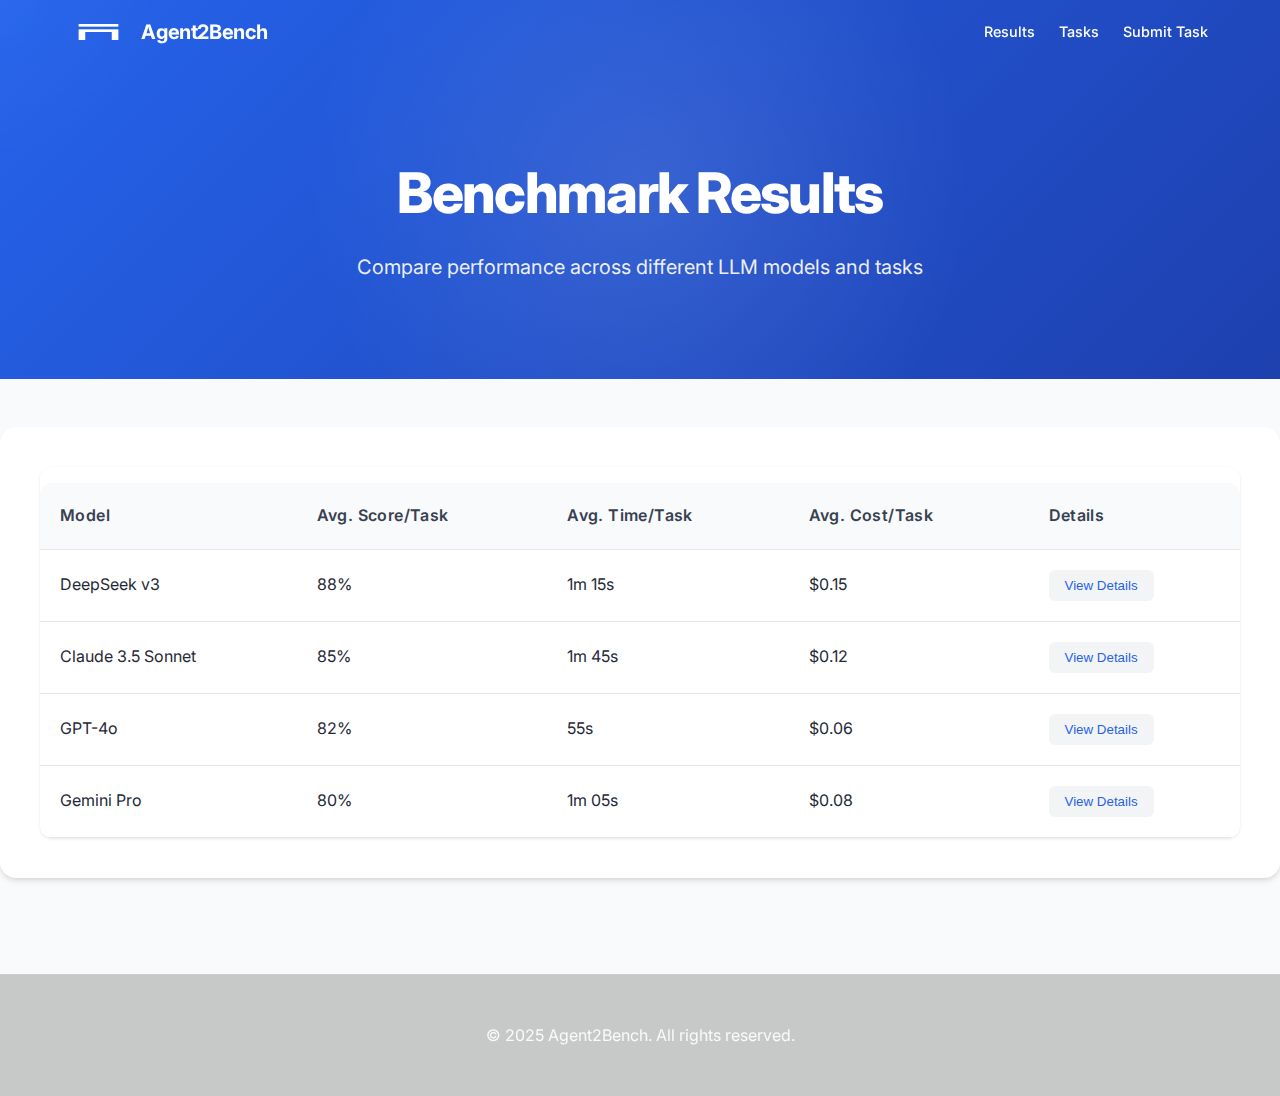
==== pages/results.html @ 3fdc4010 "First Commit" ====
<!DOCTYPE html>
<html lang="en">
<head>
    <meta charset="UTF-8">
    <meta name="viewport" content="width=device-width, initial-scale=1.0">
    <title>Results - Agent2Bench</title>
    <link rel="icon" type="image/x-icon" href="../favicon.ico">
    <link rel="stylesheet" href="../css/styles.css">
    <link href="https://fonts.googleapis.com/css2?family=Inter:wght@400;500;600;700&display=swap" rel="stylesheet">
</head>
<body>
    <!-- Include navigation template -->
    <div id="nav-placeholder"></div>

    <main>
        <section class="tasks-header">
            <h1>Benchmark Results</h1>
            <p>Compare performance across different LLM models and tasks</p>
        </section>

        <section class="results-section">
            <div class="results-table-container">
                <table>
                    <thead>
                        <tr>
                            <th>Model</th>
                            <th>Avg. Score/Task</th>
                            <th>Avg. Time/Task</th>
                            <th>Avg. Cost/Task</th>
                            <th>Details</th>
                        </tr>
                    </thead>
                    <tbody id="results-body">
                        <!-- Results will be populated by JavaScript -->
                    </tbody>
                </table>
            </div>
        </section>
    </main>

    <footer>
        <div class="footer-content">
            <p>&copy; 2025 Agent2Bench. All rights reserved.</p>
        </div>
    </footer>

    <script src="../js/results.js"></script>
    <script src="../js/cursor-effect.js"></script>
    <script>
        // Load navigation template
        fetch('../templates/nav.html')
            .then(response => response.text())
            .then(data => {
                document.getElementById('nav-placeholder').innerHTML = data;
            });
    </script>
</body>
</html>
---- css/styles.css ----
/* Reset and base styles */
* {
    margin: 0;
    padding: 0;
    box-sizing: border-box;
}

:root {
    --primary: #2563eb;
    --primary-dark: #1e40af;
    --gray-50: #f9fafb;
    --gray-100: #f3f4f6;
    --gray-200: #e5e7eb;
    --gray-300: #d1d5db;
    --gray-600: #4b5563;
    --gray-700: #374151;
    --gray-800: #1f2937;
}

body {
    font-family: 'Inter', sans-serif;
    line-height: 1.6;
    color: var(--gray-800);
    background-color: var(--gray-50);
}

/* Navigation */
.navbar {
    background: transparent;
    width: 100%;
    position: absolute;
    top: 0;
    z-index: 1000;
}

.nav-content {
    max-width: 1200px;
    margin: 0 auto;
    padding: 1rem 2rem;
    display: flex;
    justify-content: space-between;
    align-items: center;
}

/* Logo styles */
.logo {
    display: flex;
    align-items: center;
    gap: 0.5rem;
    text-decoration: none;
}

.logo-img {
    height: 2.5rem;
    width: auto;
    margin-top: -0.5rem;
    transition: transform 0.3s ease;
    filter: brightness(0) invert(1);
}

.logo:hover .logo-img {
    transform: scale(1.05);
}

.logo-text {
    font-size: 1.25rem;
    font-weight: 700;
    color: white;
    letter-spacing: -0.02em;
    text-decoration: none !important;
}

.logo a {
    text-decoration: none;
    display: flex;
    align-items: center;
    gap: 1rem;
}

.nav-links {
    display: flex;
    list-style: none;
    gap: 1.5rem;
    align-items: center;
    margin: 0;
    padding: 0;
}

.nav-links a {
    text-decoration: none;
    color: white;
    font-weight: 500;
    transition: all 0.3s ease;
    position: relative;
    padding: 0.5rem 0;
    font-size: 0.9rem;
    white-space: nowrap;
}

.nav-links a::after {
    content: '';
    position: absolute;
    width: 0;
    height: 2px;
    bottom: 0;
    left: 0;
    background: white;
    transition: width 0.3s ease;
}

.nav-links a:hover::after {
    width: 100%;
}

/* Main content */
main {
    margin-top: 0;
    padding: 0;
}

/* Animated background for hero sections */
@keyframes gradientAnimation {
    0% {
        background-position: 0% 50%;
    }
    50% {
        background-position: 100% 50%;
    }
    100% {
        background-position: 0% 50%;
    }
}

.hero, .tasks-header, .submit-header, .landing-page {
    text-align: center;
    padding: 10rem 2rem 6rem;
    background: linear-gradient(
        -45deg,
        var(--primary) 0%,
        var(--primary-dark) 25%,
        #1e3a8a 50%,
        var(--primary-dark) 75%,
        var(--primary) 100%
    );
    background-size: 400% 400%;
    animation: gradientAnimation 15s ease infinite;
    color: white;
    margin: 0 0 3rem 0;
    position: relative;
    overflow: hidden;
}

.hero::before, .tasks-header::before, .submit-header::before {
    content: '';
    position: absolute;
    top: 0;
    left: 0;
    right: 0;
    bottom: 0;
    background: radial-gradient(circle at 50% 50%, rgba(255,255,255,0.1) 0%, transparent 50%);
}

.hero h1, .tasks-header h1, .submit-header h1 {
    font-size: 3.5rem;
    margin-bottom: 1.5rem;
    font-weight: 800;
    letter-spacing: -0.03em;
    line-height: 1.2;
}

.hero p, .tasks-header p, .submit-header p {
    font-size: 1.25rem;
    opacity: 0.9;
    max-width: 600px;
    margin: 0 auto;
    line-height: 1.6;
}

/* Results section */
.results-section {
    background: white;
    border-radius: 16px;
    padding: 2.5rem;
    box-shadow: 0 4px 6px -1px rgba(0, 0, 0, 0.1), 0 2px 4px -1px rgba(0, 0, 0, 0.06);
    margin-bottom: 2rem;
}

.results-section h2 {
    font-size: 2rem;
    margin-bottom: 2rem;
    color: var(--gray-800);
    font-weight: 700;
    letter-spacing: -0.02em;
}

.filters {
    display: flex;
    gap: 1.5rem;
    margin-bottom: 2.5rem;
    background: var(--gray-50);
    padding: 1.5rem;
    border-radius: 12px;
}

.filter-group {
    display: flex;
    align-items: center;
    gap: 0.75rem;
}

.filter-group label {
    color: var(--gray-700);
    font-weight: 500;
}

select {
    padding: 0.75rem 1rem;
    border: 1px solid var(--gray-200);
    border-radius: 8px;
    background-color: white;
    font-size: 0.875rem;
    transition: all 0.3s ease;
    cursor: pointer;
}

select:hover {
    border-color: var(--primary);
}

select:focus {
    outline: none;
    border-color: var(--primary);
    box-shadow: 0 0 0 3px rgba(37, 99, 235, 0.1);
}

/* Results table */
.results-table-container {
    overflow-x: auto;
    border-radius: 12px;
    box-shadow: 0 1px 3px rgba(0, 0, 0, 0.1);
}

table {
    width: 100%;
    border-collapse: separate;
    border-spacing: 0;
    margin-top: 1rem;
}

th, td {
    padding: 1.25rem;
    text-align: left;
    border-bottom: 1px solid var(--gray-200);
}

th {
    background-color: var(--gray-50);
    font-weight: 600;
    color: var(--gray-700);
    letter-spacing: 0.025em;
}

th:first-child {
    border-top-left-radius: 12px;
}

th:last-child {
    border-top-right-radius: 12px;
}

tbody tr {
    transition: all 0.2s ease;
}

tbody tr:hover {
    background-color: var(--gray-50);
    transform: translateY(-1px);
}

.details-btn {
    padding: 0.5rem 1rem;
    background: var(--gray-100);
    border: none;
    border-radius: 6px;
    color: var(--primary);
    font-weight: 500;
    cursor: pointer;
    transition: all 0.3s ease;
}

.details-btn:hover {
    background: var(--primary);
    color: white;
}

/* Submit section */
.submit-section {
    background: white;
    border-radius: 16px;
    padding: 3rem;
    box-shadow: 0 4px 6px -1px rgba(0, 0, 0, 0.1), 0 2px 4px -1px rgba(0, 0, 0, 0.06);
    max-width: 800px;
    margin: 0 auto;
}

.task-form {
    display: grid;
    gap: 2rem;
}

.form-group {
    margin-bottom: 0;
}

.form-group label {
    display: block;
    margin-bottom: 0.75rem;
    font-weight: 600;
    color: var(--gray-700);
    font-size: 0.95rem;
}

.form-group input,
.form-group textarea,
.form-group select {
    width: 100%;
    padding: 1rem;
    border: 2px solid var(--gray-200);
    border-radius: 10px;
    font-size: 1rem;
    transition: all 0.3s ease;
    background-color: var(--gray-50);
}

.form-group input:hover,
.form-group textarea:hover,
.form-group select:hover {
    border-color: var(--primary);
    background-color: white;
}

.form-group input:focus,
.form-group textarea:focus,
.form-group select:focus {
    outline: none;
    border-color: var(--primary);
    background-color: white;
    box-shadow: 0 0 0 4px rgba(37, 99, 235, 0.1);
}

.form-group textarea {
    min-height: 150px;
    resize: vertical;
    line-height: 1.6;
}

/* Submit button enhancement */
.submit-btn {
    background: linear-gradient(135deg, var(--primary) 0%, var(--primary-dark) 100%);
    color: white;
    padding: 1.25rem 2rem;
    border: none;
    border-radius: 12px;
    font-size: 1.1rem;
    font-weight: 600;
    cursor: pointer;
    transition: all 0.3s ease;
    width: 100%;
    position: relative;
    overflow: hidden;
}

.submit-btn::before {
    content: '';
    position: absolute;
    top: 0;
    left: -100%;
    width: 100%;
    height: 100%;
    background: linear-gradient(
        90deg,
        transparent,
        rgba(255, 255, 255, 0.2),
        transparent
    );
    transition: 0.5s;
}

.submit-btn:hover::before {
    left: 100%;
}

.submit-btn:hover {
    transform: translateY(-2px);
    box-shadow: 0 6px 15px rgba(37, 99, 235, 0.3);
}

/* Footer */
footer {
    background: rgba(0, 0, 0, 0.2);
    backdrop-filter: blur(10px);
    border-top: 1px solid rgba(255, 255, 255, 0.1);
    color: white;
    padding: 3rem 2rem;
    margin-top: 6rem;
}

.footer-content {
    max-width: 1200px;
    margin: 0 auto;
    text-align: center;
    opacity: 0.9;
}

/* Tasks grid */
.tasks-grid {
    display: grid;
    grid-template-columns: repeat(auto-fill, minmax(320px, 1fr));
    gap: 2rem;
    padding: 1rem;
}

.task-card {
    background: white;
    border-radius: 16px;
    padding: 2rem;
    box-shadow: 0 4px 6px -1px rgba(0, 0, 0, 0.1), 0 2px 4px -1px rgba(0, 0, 0, 0.06);
    transition: all 0.3s ease;
}

.task-card:hover {
    transform: translateY(-4px);
    box-shadow: 0 10px 15px -3px rgba(0, 0, 0, 0.1), 0 4px 6px -2px rgba(0, 0, 0, 0.05);
}

.task-card h3 {
    margin-bottom: 1rem;
    color: var(--gray-800);
    font-size: 1.25rem;
    font-weight: 600;
    letter-spacing: -0.02em;
}

.task-meta {
    display: flex;
    gap: 1rem;
    margin-bottom: 1.5rem;
    font-size: 0.875rem;
}

.task-tag {
    padding: 0.375rem 1rem;
    border-radius: 9999px;
    font-weight: 500;
    transition: all 0.3s ease;
}

.task-tag.difficulty {
    background-color: var(--gray-100);
    color: var(--gray-700);
}

.task-tag.type {
    background-color: rgba(37, 99, 235, 0.1);
    color: var(--primary);
}

.task-description {
    color: var(--gray-600);
    margin-bottom: 1.5rem;
    display: -webkit-box;
    -webkit-line-clamp: 3;
    -webkit-box-orient: vertical;
    overflow: hidden;
    line-height: 1.6;
}

.task-card .view-details {
    color: var(--primary);
    text-decoration: none;
    font-weight: 500;
    display: inline-flex;
    align-items: center;
    gap: 0.5rem;
    transition: all 0.3s ease;
}

.task-card .view-details:hover {
    gap: 0.75rem;
}

/* Search group */
.search-group {
    flex: 1;
}

.search-group input {
    width: 100%;
    padding: 0.75rem 1rem;
    border: 1px solid var(--gray-200);
    border-radius: 8px;
    font-size: 0.875rem;
    transition: all 0.3s ease;
}

.search-group input:focus {
    outline: none;
    border-color: var(--primary);
    box-shadow: 0 0 0 3px rgba(37, 99, 235, 0.1);
}

/* Pagination */
.tasks-pagination {
    display: flex;
    justify-content: center;
    align-items: center;
    gap: 1rem;
    margin-top: 3rem;
    padding: 1rem;
}

.pagination-btn {
    padding: 0.75rem 1.5rem;
    border: 1px solid var(--gray-200);
    border-radius: 8px;
    background: white;
    cursor: pointer;
    transition: all 0.3s ease;
    font-weight: 500;
}

.pagination-btn:hover:not(:disabled) {
    background: var(--primary);
    color: white;
    border-color: var(--primary);
}

.pagination-btn:disabled {
    opacity: 0.5;
    cursor: not-allowed;
}

#page-info {
    color: var(--gray-600);
    font-weight: 500;
}

/* Form validation styles */
.invalid {
    border-color: #dc2626 !important;
}

.error-message {
    color: #dc2626;
    font-size: 0.875rem;
    margin-top: 0.5rem;
}

/* Responsive design */
@media (max-width: 768px) {
    .nav-content {
        padding: 1rem;
    }
    
    .logo-img {
        height: 2rem;
    }
    
    .logo-text {
        font-size: 1.1rem;
    }
    
    .nav-links {
        gap: 1rem;
    }
    
    .nav-links a {
        font-size: 0.85rem;
        padding: 0.25rem 0;
    }

    .filters {
        flex-direction: column;
        padding: 1rem;
    }

    .hero h1, .tasks-header h1, .submit-header h1 {
        font-size: 2.25rem;
        padding: 0 1rem;
    }

    .hero p, .tasks-header p, .submit-header p {
        font-size: 1.125rem;
        padding: 0 1rem;
    }

    .results-section, .submit-section {
        padding: 1.5rem;
        margin: 1rem;
        border-radius: 12px;
    }

    .task-card {
        padding: 1.5rem;
    }

    .results-table-container {
        margin: 0 -1rem;
        width: calc(100% + 2rem);
        overflow-x: auto;
        -webkit-overflow-scrolling: touch;
    }

    .results-table-container table {
        min-width: 800px;
    }

    .form-group input,
    .form-group textarea,
    .form-group select {
        font-size: 16px; /* Prevents zoom on mobile */
        padding: 0.875rem;
    }

    .submit-btn {
        padding: 1rem 1.5rem;
        font-size: 1rem;
    }

    main {
        padding: 1rem;
    }

    .hero, .tasks-header, .submit-header {
        margin: -1rem -1rem 2rem -1rem;
        padding: 4rem 1rem;
    }
}

/* Tablet responsiveness */
@media (min-width: 769px) and (max-width: 1024px) {
    .submit-section {
        margin: 2rem;
        padding: 2rem;
    }

    .results-section {
        margin: 2rem;
        padding: 2rem;
    }

    .task-card {
        padding: 1.75rem;
    }
}

/* Additional mobile optimizations */
@media (max-width: 480px) {
    .nav-content {
        padding: 0.75rem;
    }
    
    .logo-img {
        height: 1.75rem;
    }
    
    .logo-text {
        font-size: 1rem;
    }
    
    .nav-links {
        gap: 0.75rem;
    }
    
    .nav-links a {
        font-size: 0.8rem;
    }

    .task-meta {
        flex-wrap: wrap;
        gap: 0.5rem;
    }

    .task-tag {
        font-size: 0.75rem;
    }
}

/* Landing page specific styles */
.landing-page {
    margin: 0;
    padding: 0;
    min-height: 100vh;
    background: linear-gradient(
        -45deg,
        var(--primary) 0%,
        var(--primary-dark) 25%,
        #1e3a8a 50%,
        var(--primary-dark) 75%,
        var(--primary) 100%
    );
    background-size: 400% 400%;
    animation: gradientAnimation 15s ease infinite;
    color: white;
    overflow-x: hidden;
}

.landing-page::before {
    content: '';
    position: fixed;
    width: 200%;
    height: 200%;
    top: -50%;
    left: -50%;
    background: radial-gradient(circle at center, rgba(255,255,255,0.1) 0%, transparent 50%);
    animation: rotate 30s linear infinite;
    pointer-events: none;
}

.floating-nav {
    position: absolute;
    top: 2rem;
    right: 2rem;
    display: flex;
    gap: 2rem;
    z-index: 100;
}

.floating-nav a {
    color: rgba(255, 255, 255, 0.9);
    text-decoration: none;
    font-weight: 500;
    font-size: 1.1rem;
    transition: all 0.3s ease;
    position: relative;
}

.floating-nav a::after {
    content: '';
    position: absolute;
    width: 0;
    height: 2px;
    bottom: -4px;
    left: 0;
    background: white;
    transition: width 0.3s ease;
}

.floating-nav a:hover {
    color: white;
}

.floating-nav a:hover::after {
    width: 100%;
}

.landing-hero {
    min-height: 100vh;
    display: flex;
    flex-direction: column;
    align-items: center;
    justify-content: center;
    text-align: center;
    padding: 4rem 2rem;
    position: relative;
    z-index: 1;
}

.landing-hero h1 {
    font-size: 5rem;
    margin-bottom: 1.5rem;
    font-weight: 800;
    line-height: 1.1;
    letter-spacing: -0.03em;
    background: linear-gradient(135deg, #fff 0%, rgba(255,255,255,0.8) 100%);
    -webkit-background-clip: text;
    -webkit-text-fill-color: transparent;
    animation: shimmer 2s infinite;
}

.hero-subtitle {
    font-size: 1.5rem;
    opacity: 0.9;
    max-width: 700px;
    margin: 0 auto 4rem auto;
    line-height: 1.5;
}

.hero-stats {
    display: flex;
    justify-content: center;
    gap: 6rem;
    margin-bottom: 4rem;
}

.stat-item {
    display: flex;
    flex-direction: column;
    align-items: center;
    gap: 0.5rem;
}

.stat-number {
    font-size: 4rem;
    font-weight: 800;
    line-height: 1;
    background: linear-gradient(135deg, #fff 0%, rgba(255,255,255,0.8) 100%);
    -webkit-background-clip: text;
    -webkit-text-fill-color: transparent;
}

.stat-label {
    font-size: 1.25rem;
    opacity: 0.9;
}

.hero-cta {
    display: flex;
    gap: 2rem;
    justify-content: center;
}

.cta-button {
    padding: 1.25rem 3rem;
    font-size: 1.25rem;
    font-weight: 600;
    text-decoration: none;
    transition: all 0.3s ease;
    position: relative;
    overflow: hidden;
    border-radius: 100px;
}

.cta-button::before {
    content: '';
    position: absolute;
    top: 0;
    left: -100%;
    width: 100%;
    height: 100%;
    background: linear-gradient(
        90deg,
        transparent,
        rgba(255, 255, 255, 0.2),
        transparent
    );
    transition: 0.5s;
}

.cta-button:hover::before {
    left: 100%;
}

.cta-button:first-child {
    background: white;
    color: var(--primary);
}

.cta-button:first-child:hover {
    transform: translateY(-2px);
    box-shadow: 0 8px 20px rgba(255, 255, 255, 0.2);
}

.cta-button.secondary {
    background: rgba(255, 255, 255, 0.1);
    color: white;
    backdrop-filter: blur(8px);
    border: 1px solid rgba(255, 255, 255, 0.2);
}

.cta-button.secondary:hover {
    background: rgba(255, 255, 255, 0.2);
    transform: translateY(-2px);
}

.features-section {
    padding: 8rem 2rem;
    display: grid;
    grid-template-columns: repeat(auto-fit, minmax(300px, 1fr));
    gap: 4rem;
    max-width: 1400px;
    margin: 0 auto;
    position: relative;
    z-index: 1;
}

.feature-item {
    text-align: center;
    padding: 2rem;
    transition: all 0.3s ease;
}

.feature-item h3 {
    font-size: 2rem;
    margin-bottom: 1rem;
    color: white;
    font-weight: 700;
}

.feature-item p {
    color: rgba(255, 255, 255, 0.9);
    font-size: 1.1rem;
    line-height: 1.6;
}

.insights-section {
    padding: 8rem 2rem;
    position: relative;
    z-index: 1;
}

.insights-section h2 {
    text-align: center;
    font-size: 3rem;
    margin-bottom: 4rem;
    color: white;
    font-weight: 700;
}

.insights-grid {
    display: grid;
    grid-template-columns: repeat(auto-fit, minmax(300px, 1fr));
    gap: 3rem;
    max-width: 1400px;
    margin: 0 auto;
}

.insight-item {
    text-align: center;
    padding: 2rem;
    transition: all 0.3s ease;
}

.insight-title {
    display: block;
    font-size: 1.25rem;
    color: rgba(255, 255, 255, 0.9);
    margin-bottom: 1rem;
}

.insight-value {
    display: block;
    font-size: 2.5rem;
    font-weight: 700;
    color: white;
    margin-bottom: 0.5rem;
    background: linear-gradient(135deg, #fff 0%, rgba(255,255,255,0.8) 100%);
    -webkit-background-clip: text;
    -webkit-text-fill-color: transparent;
}

.insight-detail {
    display: block;
    color: rgba(255, 255, 255, 0.9);
    font-size: 1.1rem;
}

/* Enhanced mobile responsiveness for landing page */
@media (max-width: 768px) {
    .floating-nav {
        position: relative;
        top: 0;
        right: 0;
        justify-content: center;
        padding: 2rem;
        gap: 1.5rem;
    }

    .landing-hero h1 {
        font-size: 3rem;
    }

    .hero-subtitle {
        font-size: 1.25rem;
        padding: 0 1rem;
    }

    .hero-stats {
        flex-direction: column;
        gap: 3rem;
    }

    .stat-number {
        font-size: 3rem;
    }

    .hero-cta {
        flex-direction: column;
        gap: 1rem;
        padding: 0 2rem;
    }

    .cta-button {
        width: 100%;
        text-align: center;
        padding: 1rem 2rem;
    }

    .features-section {
        grid-template-columns: 1fr;
        padding: 4rem 1rem;
        gap: 3rem;
    }

    .insights-grid {
        grid-template-columns: 1fr;
        gap: 2rem;
    }

    .insights-section {
        padding: 4rem 1rem;
    }

    .insights-section h2 {
        font-size: 2rem;
    }
}

/* Cursor glow effect */
.cursor-glow {
    position: fixed;
    width: 300px;
    height: 300px;
    background: radial-gradient(
        ellipse at center, 
        rgba(255, 255, 255, 0.08) 0%,
        rgba(62, 184, 255, 0.05) 25%,
        rgba(255, 255, 255, 0.03) 45%,
        transparent 70%
    );
    clip-path: polygon(
        50% 0%, 
        83% 12%, 
        100% 43%, 
        94% 78%, 
        68% 100%, 
        32% 100%, 
        6% 78%, 
        0% 43%, 
        17% 12%
    );
    pointer-events: none;
    transform: translate(-50%, -50%) rotate(0deg);
    z-index: 0;
    mix-blend-mode: screen;
    opacity: 0.6;
    transition: all 0.5s ease;
    filter: blur(8px);
}

.cursor-dot {
    display: none;
    position: fixed;
    width: 4px;
    height: 4px;
    background: rgba(255, 255, 255, 0.8);
    border-radius: 50%;
    pointer-events: none;
    transform: translate(-50%, -50%);
    mix-blend-mode: difference;
    transition: transform 0.3s ease;
}
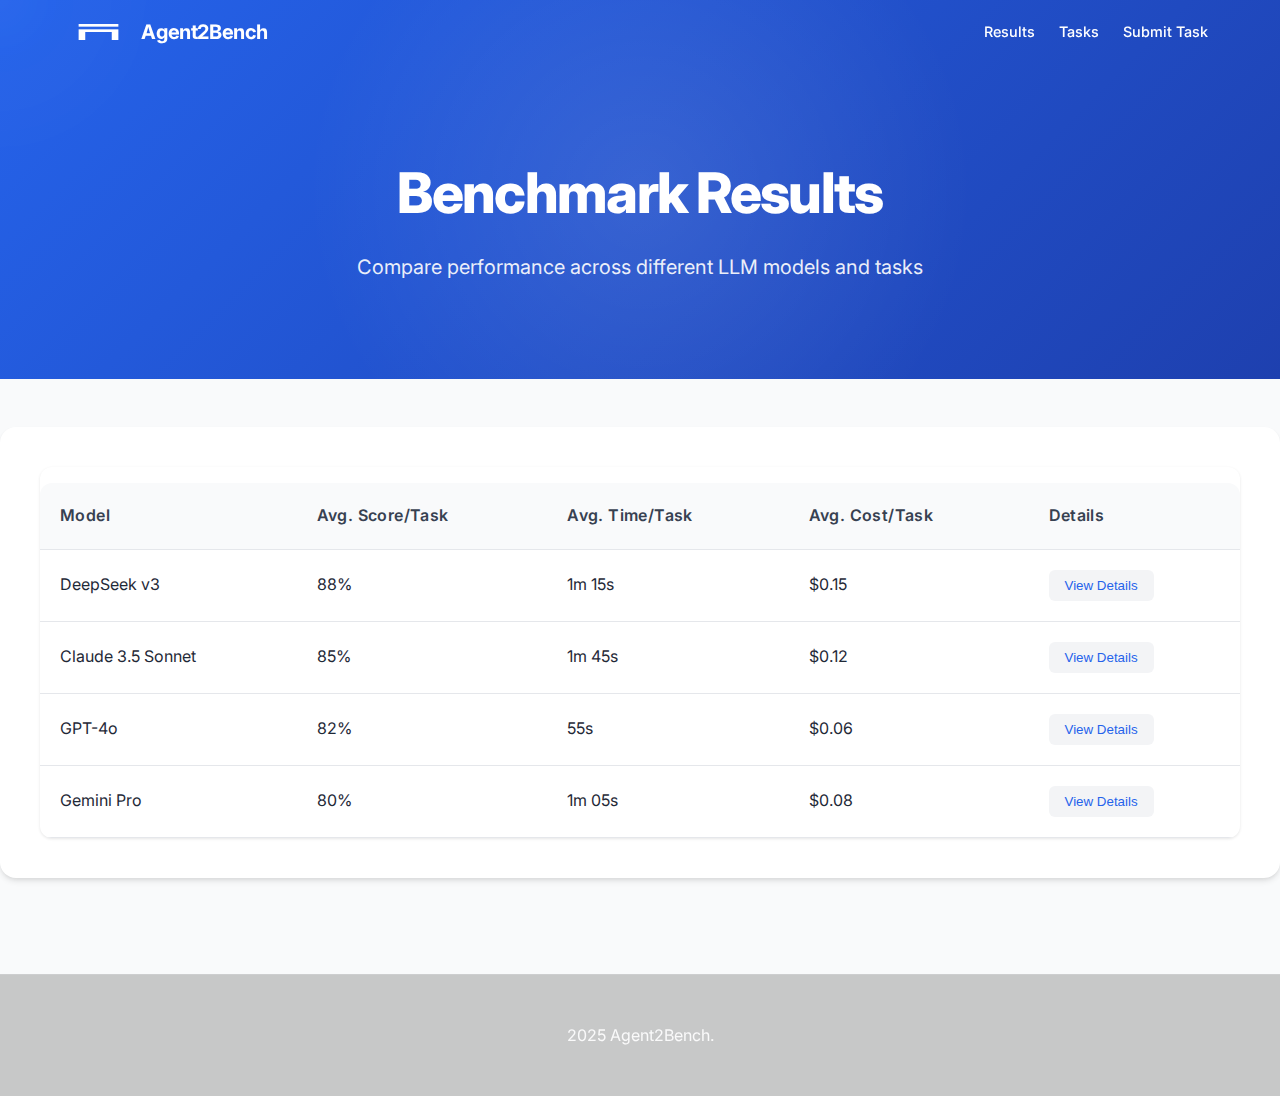
==== commit d7a7de26: "Delete copyright sign" ====
--- a/pages/results.html
+++ b/pages/results.html
@@ -40,7 +40,7 @@
 
     <footer>
         <div class="footer-content">
-            <p>&copy; 2025 Agent2Bench. All rights reserved.</p>
+            <p> 2025 Agent2Bench.</p>
         </div>
     </footer>
 
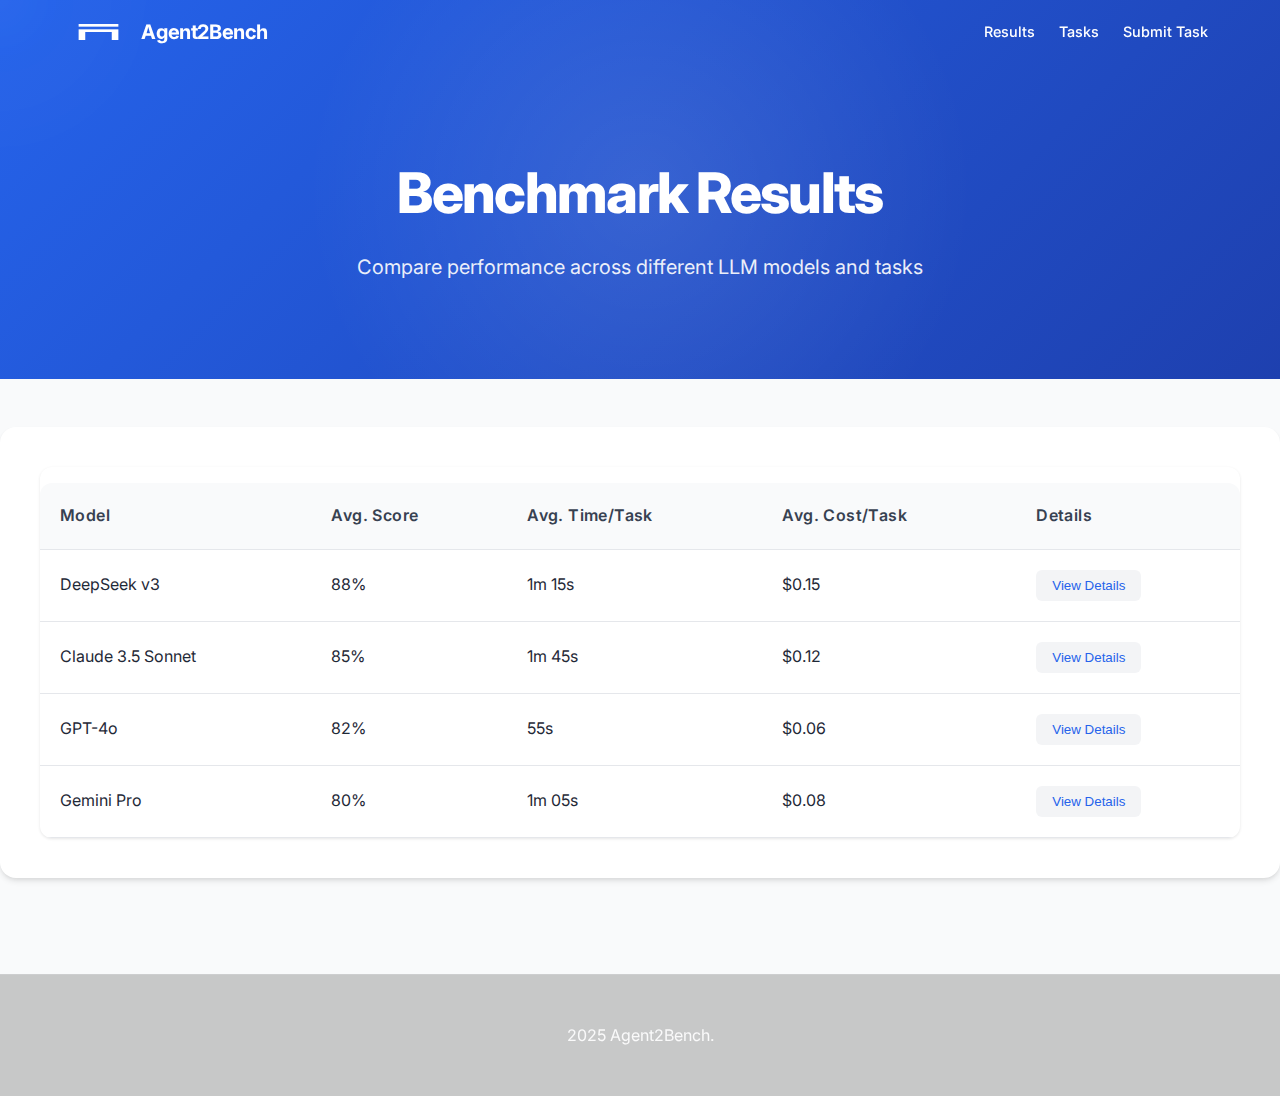
==== commit a6d15adf: "Fixed results table" ====
--- a/pages/results.html
+++ b/pages/results.html
@@ -1,6 +1,15 @@
 <!DOCTYPE html>
 <html lang="en">
 <head>
+    <!-- Google tag (gtag.js) -->
+    <script async src="https://www.googletagmanager.com/gtag/js?id=G-Q6XW00J8ZY"></script>
+    <script>
+      window.dataLayer = window.dataLayer || [];
+      function gtag(){dataLayer.push(arguments);}
+      gtag('js', new Date());
+
+      gtag('config', 'G-Q6XW00J8ZY');
+    </script>
     <meta charset="UTF-8">
     <meta name="viewport" content="width=device-width, initial-scale=1.0">
     <title>Results - Agent2Bench</title>
@@ -24,7 +33,7 @@
                     <thead>
                         <tr>
                             <th>Model</th>
-                            <th>Avg. Score/Task</th>
+                            <th>Avg. Score</th>
                             <th>Avg. Time/Task</th>
                             <th>Avg. Cost/Task</th>
                             <th>Details</th>
--- a/css/styles.css
+++ b/css/styles.css
@@ -958,12 +958,14 @@
 /* Enhanced mobile responsiveness for landing page */
 @media (max-width: 768px) {
     .floating-nav {
+        margin-top: -4rem;
         position: relative;
         top: 0;
         right: 0;
         justify-content: center;
-        padding: 2rem;
+        padding: 1rem;
         gap: 1.5rem;
+        margin-bottom: 1.5rem;
     }
 
     .landing-hero h1 {
